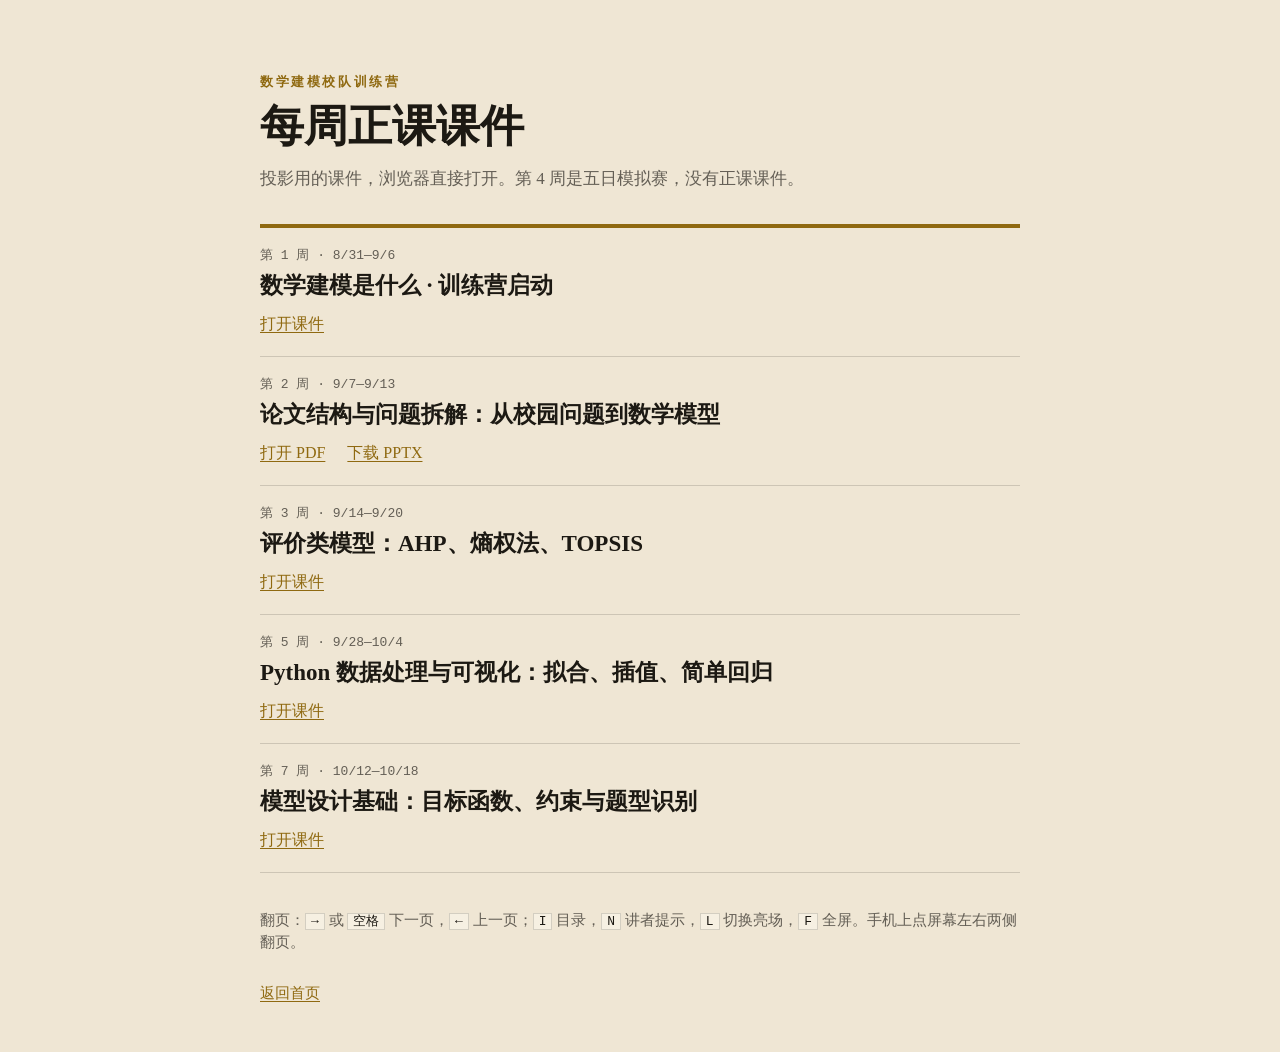
==== slides/index.html @ 11f06908 "A1c：新增训练营课件栏目 /slides/ 第 1、3、5、7 周的 HTML 投影课件，第 2 周课件的 PDF（在线看）与 PPTX（下载）， 目录页 /slides/。发布副本里 Google" ====
<!DOCTYPE html>
<html lang="zh-Hans">
<head>
  <meta charset="UTF-8" />
  <meta name="viewport" content="width=device-width, initial-scale=1" />
  <title>训练营课件 · 数学建模</title>
  <meta name="description" content="数学建模校队训练营每周正课的投影课件，浏览器打开即可。" />
  <style>
    :root {
      --bg: #16140f;
      --surface: #211e16;
      --chalk: #f3ead8;
      --yellow: #e6b84d;
      --line: color-mix(in srgb, var(--chalk) 14%, transparent);
      --mute: color-mix(in srgb, var(--chalk) 62%, transparent);
      --serif: "Songti SC", "STSong", "Noto Serif SC", "Source Han Serif SC", "SimSun", serif;
      --mono: ui-monospace, "SF Mono", Menlo, Consolas, monospace;
      color-scheme: dark;
    }
    @media (prefers-color-scheme: light) {
      :root {
        --bg: #efe6d4;
        --surface: #f6f0e2;
        --chalk: #1c1913;
        --yellow: #8f6910;
        --line: color-mix(in srgb, var(--chalk) 16%, transparent);
        --mute: color-mix(in srgb, var(--chalk) 66%, transparent);
        color-scheme: light;
      }
    }
    * { box-sizing: border-box; }
    html, body { margin: 0; }
    body {
      background: var(--bg);
      color: var(--chalk);
      font-family: var(--serif);
      line-height: 1.5;
      padding: clamp(28px, 7vw, 72px) clamp(16px, 6vw, 64px) 48px;
    }
    main { max-width: 760px; margin: 0 auto; }
    .eyebrow {
      margin: 0 0 10px;
      font-size: 13px;
      letter-spacing: 0.2em;
      color: var(--yellow);
      font-weight: 600;
    }
    h1 {
      margin: 0 0 14px;
      font-size: clamp(28px, 6vw, 44px);
      line-height: 1.15;
      font-weight: 600;
    }
    .lede { margin: 0 0 32px; font-size: 17px; color: var(--mute); }
    ol { list-style: none; margin: 0; padding: 0; border-top: 4px solid var(--yellow); }
    li { border-bottom: 1px solid var(--line); padding: 18px 0 20px; }
    .meta {
      display: block;
      font-family: var(--mono);
      font-size: 13px;
      color: var(--mute);
      margin-bottom: 4px;
    }
    .title { display: block; font-size: clamp(19px, 3.6vw, 23px); font-weight: 600; margin-bottom: 8px; }
    a { color: var(--yellow); text-underline-offset: 3px; }
    a:focus-visible { outline: 2px solid var(--yellow); outline-offset: 3px; }
    .links { display: flex; flex-wrap: wrap; gap: 6px 22px; font-size: 16px; }
    .keys { margin: 36px 0 0; font-size: 15px; color: var(--mute); }
    kbd {
      font-family: var(--mono);
      font-size: 13px;
      border: 1px solid var(--line);
      padding: 0 5px;
      background: var(--surface);
      color: var(--chalk);
    }
    footer { margin-top: 28px; font-size: 15px; }
  </style>
</head>
<body>
  <main>
    <p class="eyebrow">数学建模校队训练营</p>
    <h1>每周正课课件</h1>
    <p class="lede">投影用的课件，浏览器直接打开。第 4 周是五日模拟赛，没有正课课件。</p>

    <ol>
      <li>
        <span class="meta">第 1 周 · 8/31—9/6</span>
        <span class="title">数学建模是什么 · 训练营启动</span>
        <span class="links"><a href="week1.html">打开课件</a></span>
      </li>
      <li>
        <span class="meta">第 2 周 · 9/7—9/13</span>
        <span class="title">论文结构与问题拆解：从校园问题到数学模型</span>
        <span class="links"><a href="week2.pdf">打开 PDF</a><a href="week2.pptx" download>下载 PPTX</a></span>
      </li>
      <li>
        <span class="meta">第 3 周 · 9/14—9/20</span>
        <span class="title">评价类模型：AHP、熵权法、TOPSIS</span>
        <span class="links"><a href="week3.html">打开课件</a></span>
      </li>
      <li>
        <span class="meta">第 5 周 · 9/28—10/4</span>
        <span class="title">Python 数据处理与可视化：拟合、插值、简单回归</span>
        <span class="links"><a href="week5.html">打开课件</a></span>
      </li>
      <li>
        <span class="meta">第 7 周 · 10/12—10/18</span>
        <span class="title">模型设计基础：目标函数、约束与题型识别</span>
        <span class="links"><a href="week7.html">打开课件</a></span>
      </li>
    </ol>

    <p class="keys">翻页：<kbd>→</kbd> 或 <kbd>空格</kbd> 下一页，<kbd>←</kbd> 上一页；<kbd>I</kbd> 目录，<kbd>N</kbd> 讲者提示，<kbd>L</kbd> 切换亮场，<kbd>F</kbd> 全屏。手机上点屏幕左右两侧翻页。</p>
    <footer><a href="/">返回首页</a></footer>
  </main>
</body>
</html>
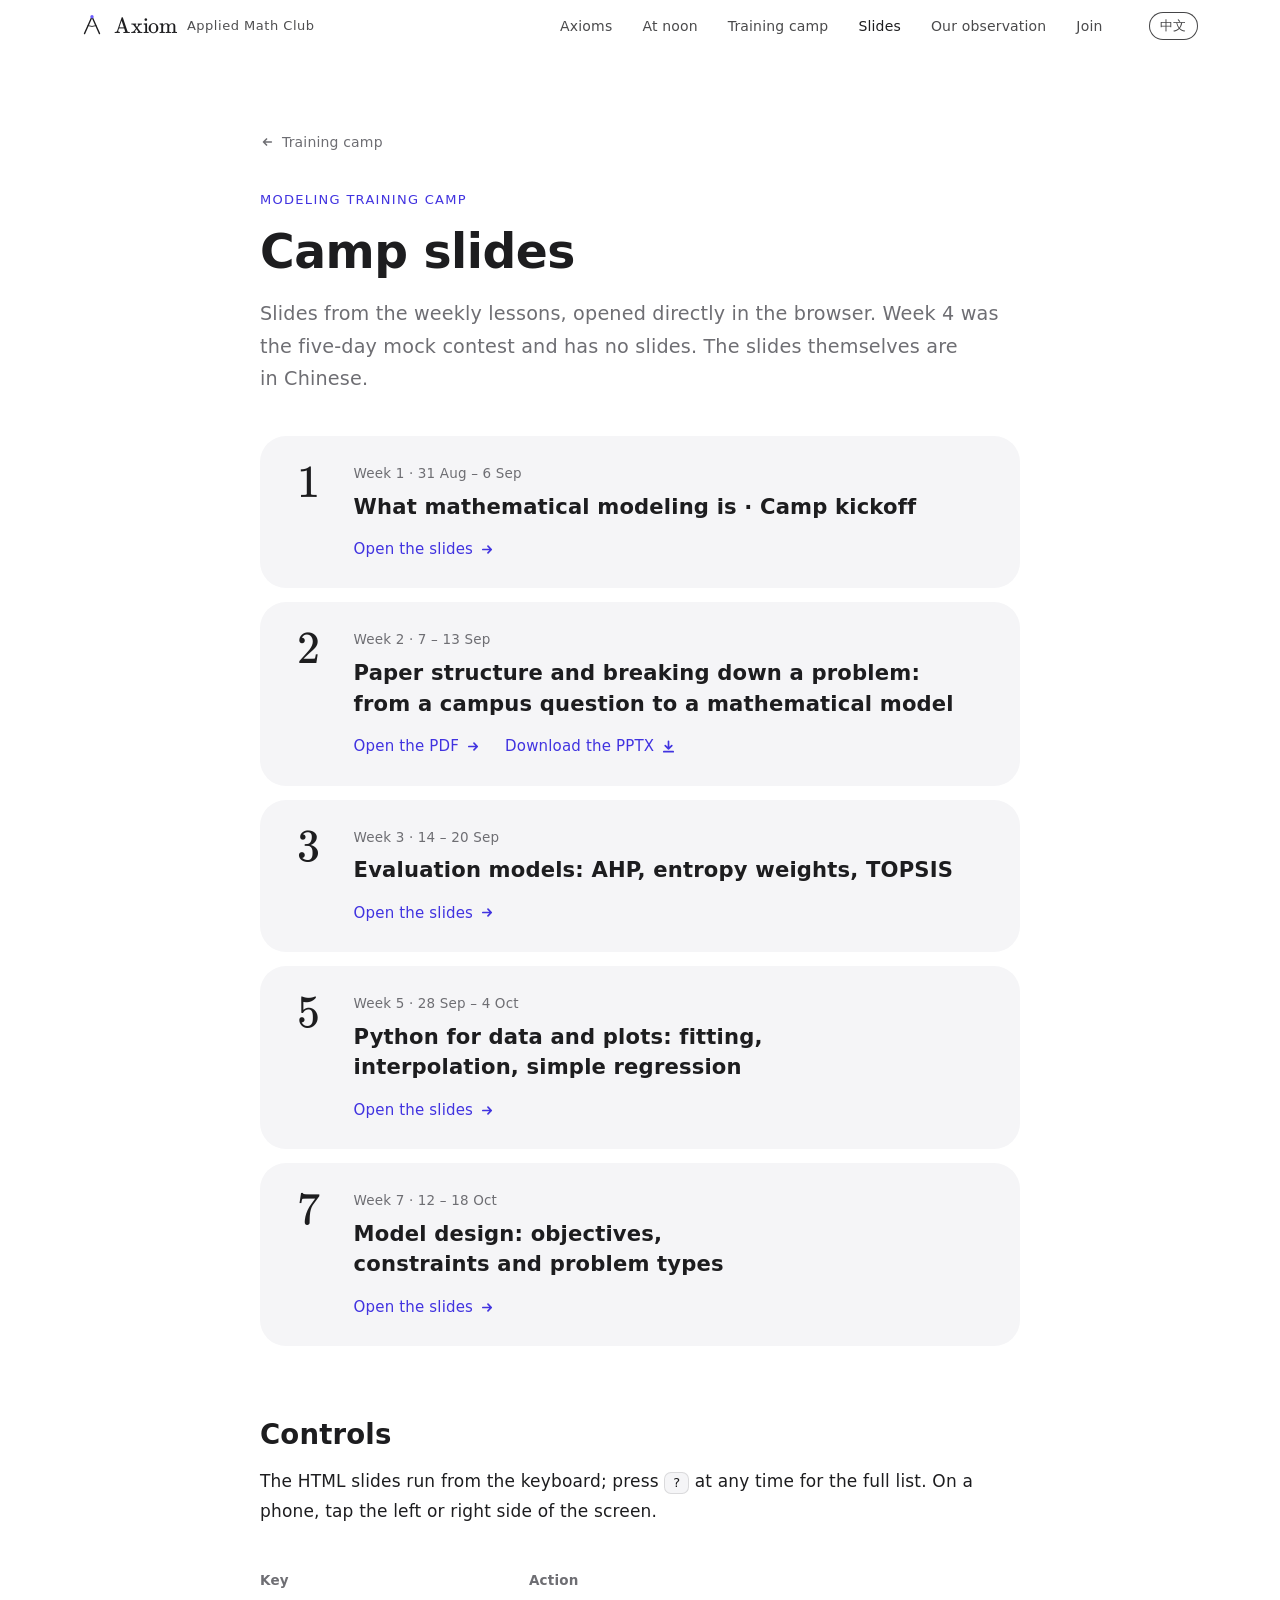
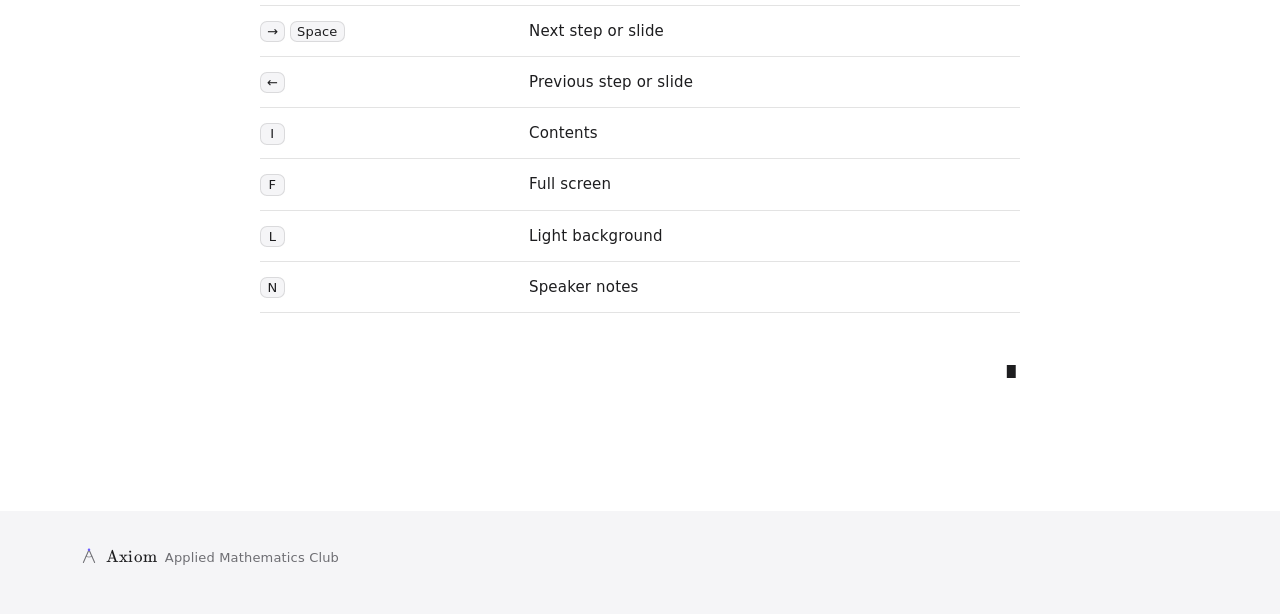
==== commit 10da4cf2: "A1d：主页加课件入口，课件目录页改用主站样式，全站文案统一 - 导航加「课件」（六个页面），训练营一节加「查看各周课件」按钮，nes modeling 加链接 - /slides/ 改用 site." ====
--- a/slides/index.html
+++ b/slides/index.html
@@ -1,118 +1,143 @@
-<!DOCTYPE html>
-<html lang="zh-Hans">
+<!doctype html>
+<html lang="zh-Hans" data-lang="zh" data-title-zh="训练营课件 · Axiom 应用数学社" data-title-en="Camp slides · Axiom Applied Mathematics Club">
 <head>
-  <meta charset="UTF-8" />
-  <meta name="viewport" content="width=device-width, initial-scale=1" />
-  <title>训练营课件 · 数学建模</title>
-  <meta name="description" content="数学建模校队训练营每周正课的投影课件，浏览器打开即可。" />
-  <style>
-    :root {
-      --bg: #16140f;
-      --surface: #211e16;
-      --chalk: #f3ead8;
-      --yellow: #e6b84d;
-      --line: color-mix(in srgb, var(--chalk) 14%, transparent);
-      --mute: color-mix(in srgb, var(--chalk) 62%, transparent);
-      --serif: "Songti SC", "STSong", "Noto Serif SC", "Source Han Serif SC", "SimSun", serif;
-      --mono: ui-monospace, "SF Mono", Menlo, Consolas, monospace;
-      color-scheme: dark;
-    }
-    @media (prefers-color-scheme: light) {
-      :root {
-        --bg: #efe6d4;
-        --surface: #f6f0e2;
-        --chalk: #1c1913;
-        --yellow: #8f6910;
-        --line: color-mix(in srgb, var(--chalk) 16%, transparent);
-        --mute: color-mix(in srgb, var(--chalk) 66%, transparent);
-        color-scheme: light;
-      }
-    }
-    * { box-sizing: border-box; }
-    html, body { margin: 0; }
-    body {
-      background: var(--bg);
-      color: var(--chalk);
-      font-family: var(--serif);
-      line-height: 1.5;
-      padding: clamp(28px, 7vw, 72px) clamp(16px, 6vw, 64px) 48px;
-    }
-    main { max-width: 760px; margin: 0 auto; }
-    .eyebrow {
-      margin: 0 0 10px;
-      font-size: 13px;
-      letter-spacing: 0.2em;
-      color: var(--yellow);
-      font-weight: 600;
-    }
-    h1 {
-      margin: 0 0 14px;
-      font-size: clamp(28px, 6vw, 44px);
-      line-height: 1.15;
-      font-weight: 600;
-    }
-    .lede { margin: 0 0 32px; font-size: 17px; color: var(--mute); }
-    ol { list-style: none; margin: 0; padding: 0; border-top: 4px solid var(--yellow); }
-    li { border-bottom: 1px solid var(--line); padding: 18px 0 20px; }
-    .meta {
-      display: block;
-      font-family: var(--mono);
-      font-size: 13px;
-      color: var(--mute);
-      margin-bottom: 4px;
-    }
-    .title { display: block; font-size: clamp(19px, 3.6vw, 23px); font-weight: 600; margin-bottom: 8px; }
-    a { color: var(--yellow); text-underline-offset: 3px; }
-    a:focus-visible { outline: 2px solid var(--yellow); outline-offset: 3px; }
-    .links { display: flex; flex-wrap: wrap; gap: 6px 22px; font-size: 16px; }
-    .keys { margin: 36px 0 0; font-size: 15px; color: var(--mute); }
-    kbd {
-      font-family: var(--mono);
-      font-size: 13px;
-      border: 1px solid var(--line);
-      padding: 0 5px;
-      background: var(--surface);
-      color: var(--chalk);
-    }
-    footer { margin-top: 28px; font-size: 15px; }
-  </style>
+<meta charset="utf-8">
+<meta name="viewport" content="width=device-width, initial-scale=1, viewport-fit=cover">
+<title>训练营课件 · Axiom 应用数学社</title>
+<meta name="description" content="数学建模训练营每周正课的课件，在浏览器里直接打开。">
+<meta name="theme-color" content="#ffffff">
+<meta property="og:title" content="训练营课件 · Axiom 应用数学社">
+<meta property="og:description" content="数学建模训练营每周正课的课件，在浏览器里直接打开。">
+<link rel="icon" href="../assets/img/favicon.svg" type="image/svg+xml">
+<link rel="apple-touch-icon" href="../assets/img/apple-touch-icon.png">
+<link rel="preload" href="../assets/fonts/KaTeX_Main-Regular.woff2" as="font" type="font/woff2" crossorigin>
+<script>
+  (function () {
+    var d = document.documentElement, saved = null;
+    d.classList.add("js");
+    try { saved = localStorage.getItem("axiom-lang"); } catch (e) {}
+    var lang = saved === "zh" || saved === "en" ? saved : ((navigator.language || "zh").toLowerCase().indexOf("zh") === 0 ? "zh" : "en");
+    d.setAttribute("data-lang", lang);
+    d.lang = lang === "zh" ? "zh-Hans" : "en";
+    document.title = d.getAttribute("data-title-" + lang);
+  })();
+</script>
+<link rel="stylesheet" href="../assets/css/site.css">
+<script src="../assets/js/site.js" defer></script>
 </head>
 <body>
-  <main>
-    <p class="eyebrow">数学建模校队训练营</p>
-    <h1>每周正课课件</h1>
-    <p class="lede">投影用的课件，浏览器直接打开。第 4 周是五日模拟赛，没有正课课件。</p>
+<a class="skip" href="#main"><span data-l="zh">跳到正文</span><span data-l="en" lang="en">Skip to content</span></a>
 
-    <ol>
-      <li>
-        <span class="meta">第 1 周 · 8/31—9/6</span>
-        <span class="title">数学建模是什么 · 训练营启动</span>
-        <span class="links"><a href="week1.html">打开课件</a></span>
+<header class="nav" data-tone="light">
+  <div class="wrap">
+    <a class="brand" href="../">
+      <svg class="mark" viewBox="0 0 64 64" aria-hidden="true"><g fill="none" stroke="currentColor" stroke-linecap="round" stroke-linejoin="round"><path d="M12 55 L32 10 L52 55" stroke-width="3.6"/><path d="M21.44 33.76 A26 26 0 0 0 42.56 33.76" stroke-width="2.4"/></g><circle cx="32" cy="10" r="4.4" fill="#6b5cff"/></svg>
+      <b lang="en">Axiom</b>
+      <span data-l="zh">应用数学社</span><span data-l="en" lang="en">Applied Math Club</span>
+    </a>
+    <nav data-aria-zh="页面导航" data-aria-en="Page navigation" aria-label="页面导航">
+      <ul class="nav-links">
+        <li><a href="../#axiom"><span data-l="zh">公理</span><span data-l="en" lang="en">Axioms</span></a></li>
+        <li><a href="../#noon"><span data-l="zh">午间活动</span><span data-l="en" lang="en">At noon</span></a></li>
+        <li><a href="../#camp"><span data-l="zh">训练营</span><span data-l="en" lang="en">Training camp</span></a></li>
+        <li><a href="./" aria-current="true"><span data-l="zh">课件</span><span data-l="en" lang="en">Slides</span></a></li>
+        <li><a href="../#research"><span data-l="zh">我们的研究</span><span data-l="en" lang="en">Our observation</span></a></li>
+        <li><a href="../#join"><span data-l="zh">加入</span><span data-l="en" lang="en">Join</span></a></li>
+      </ul>
+    </nav>
+    <div class="nav-tools">
+      <button class="lang-btn" type="button" data-lang-toggle data-aria-zh="切换到英文" data-aria-en="Switch to Chinese" aria-label="切换到英文"><span class="pill"><span data-l="zh" lang="en">EN</span><span data-l="en">中文</span></span></button>
+      <button class="menu-btn" type="button" aria-expanded="false" aria-controls="sheet" data-aria-zh="菜单" data-aria-en="Menu" aria-label="菜单"><i></i></button>
+    </div>
+  </div>
+</header>
+<div class="sheet" id="sheet">
+  <ul>
+        <li><a href="../#axiom"><span data-l="zh">公理</span><span data-l="en" lang="en">Axioms</span></a></li>
+        <li><a href="../#noon"><span data-l="zh">午间活动</span><span data-l="en" lang="en">At noon</span></a></li>
+        <li><a href="../#camp"><span data-l="zh">训练营</span><span data-l="en" lang="en">Training camp</span></a></li>
+        <li><a href="./" aria-current="true"><span data-l="zh">课件</span><span data-l="en" lang="en">Slides</span></a></li>
+        <li><a href="../#research"><span data-l="zh">我们的研究</span><span data-l="en" lang="en">Our observation</span></a></li>
+        <li><a href="../#join"><span data-l="zh">加入</span><span data-l="en" lang="en">Join</span></a></li>
+  </ul>
+</div>
+
+<main id="main" class="page">
+  <article class="article">
+    <a class="back" href="../#camp"><svg viewBox="0 0 16 16" fill="none" stroke="currentColor" stroke-width="1.8" aria-hidden="true"><path d="M13 8H4M7.5 4.5 4 8l3.5 3.5" stroke-linecap="round" stroke-linejoin="round"/></svg><span data-l="zh">训练营</span><span data-l="en" lang="en">Training camp</span></a>
+
+    <p class="eyebrow"><span data-l="zh">数学建模训练营</span><span data-l="en" lang="en">Modeling training camp</span></p>
+    <h1 class="h1"><span data-l="zh">训练营课件</span><span data-l="en" lang="en">Camp slides</span></h1>
+    <p class="dek"><span data-l="zh">每周正课用的课件，在浏览器里直接打开。第 4 周是五天模拟赛，没有课件。</span><span data-l="en" lang="en">Slides from the weekly lessons, opened directly in the browser. Week 4 was the five-day mock contest and has no slides. The slides themselves are in Chinese.</span></p>
+
+    <ol class="decks">
+      <li class="deck">
+        <span class="idx" aria-hidden="true">1</span>
+        <div>
+          <p class="when"><span data-l="zh">第 1 周 · 8 月 31 日至 9 月 6 日</span><span data-l="en" lang="en">Week 1 · 31 Aug – 6 Sep</span></p>
+          <h2><a href="week1.html"><span data-l="zh">数学建模是什么 · 训练营启动</span><span data-l="en" lang="en">What mathematical modeling is · Camp kickoff</span></a></h2>
+          <p class="go"><span class="more"><span data-l="zh">打开课件</span><span data-l="en" lang="en">Open the slides</span><svg viewBox="0 0 16 16" fill="none" stroke="currentColor" stroke-width="1.8" aria-hidden="true"><path d="M3 8h9M8.5 4.5 12 8l-3.5 3.5" stroke-linecap="round" stroke-linejoin="round"/></svg></span></p>
+        </div>
       </li>
-      <li>
-        <span class="meta">第 2 周 · 9/7—9/13</span>
-        <span class="title">论文结构与问题拆解：从校园问题到数学模型</span>
-        <span class="links"><a href="week2.pdf">打开 PDF</a><a href="week2.pptx" download>下载 PPTX</a></span>
+      <li class="deck">
+        <span class="idx" aria-hidden="true">2</span>
+        <div>
+          <p class="when"><span data-l="zh">第 2 周 · 9 月 7 日至 9 月 13 日</span><span data-l="en" lang="en">Week 2 · 7 – 13 Sep</span></p>
+          <h2><a href="week2.pdf"><span data-l="zh">论文结构与问题拆解：从校园问题到数学模型</span><span data-l="en" lang="en">Paper structure and breaking down a problem: from a campus question to a mathematical model</span></a></h2>
+          <p class="go"><span class="more"><span data-l="zh">打开 PDF</span><span data-l="en" lang="en">Open the PDF</span><svg viewBox="0 0 16 16" fill="none" stroke="currentColor" stroke-width="1.8" aria-hidden="true"><path d="M3 8h9M8.5 4.5 12 8l-3.5 3.5" stroke-linecap="round" stroke-linejoin="round"/></svg></span><a href="week2.pptx" download><span data-l="zh">下载 PPTX</span><span data-l="en" lang="en">Download the PPTX</span><svg viewBox="0 0 16 16" fill="none" stroke="currentColor" stroke-width="1.8" aria-hidden="true"><path d="M8 2.5v8M4.5 7 8 10.5 11.5 7M3 13.5h10" stroke-linecap="round" stroke-linejoin="round"/></svg></a></p>
+        </div>
       </li>
-      <li>
-        <span class="meta">第 3 周 · 9/14—9/20</span>
-        <span class="title">评价类模型：AHP、熵权法、TOPSIS</span>
-        <span class="links"><a href="week3.html">打开课件</a></span>
+      <li class="deck">
+        <span class="idx" aria-hidden="true">3</span>
+        <div>
+          <p class="when"><span data-l="zh">第 3 周 · 9 月 14 日至 9 月 20 日</span><span data-l="en" lang="en">Week 3 · 14 – 20 Sep</span></p>
+          <h2><a href="week3.html"><span data-l="zh">评价类模型：AHP、熵权法、TOPSIS</span><span data-l="en" lang="en">Evaluation models: AHP, entropy weights, TOPSIS</span></a></h2>
+          <p class="go"><span class="more"><span data-l="zh">打开课件</span><span data-l="en" lang="en">Open the slides</span><svg viewBox="0 0 16 16" fill="none" stroke="currentColor" stroke-width="1.8" aria-hidden="true"><path d="M3 8h9M8.5 4.5 12 8l-3.5 3.5" stroke-linecap="round" stroke-linejoin="round"/></svg></span></p>
+        </div>
       </li>
-      <li>
-        <span class="meta">第 5 周 · 9/28—10/4</span>
-        <span class="title">Python 数据处理与可视化：拟合、插值、简单回归</span>
-        <span class="links"><a href="week5.html">打开课件</a></span>
+      <li class="deck">
+        <span class="idx" aria-hidden="true">5</span>
+        <div>
+          <p class="when"><span data-l="zh">第 5 周 · 9 月 28 日至 10 月 4 日</span><span data-l="en" lang="en">Week 5 · 28 Sep – 4 Oct</span></p>
+          <h2><a href="week5.html"><span data-l="zh">Python 数据处理与可视化：拟合、插值、简单回归</span><span data-l="en" lang="en">Python for data and plots: fitting, interpolation, simple regression</span></a></h2>
+          <p class="go"><span class="more"><span data-l="zh">打开课件</span><span data-l="en" lang="en">Open the slides</span><svg viewBox="0 0 16 16" fill="none" stroke="currentColor" stroke-width="1.8" aria-hidden="true"><path d="M3 8h9M8.5 4.5 12 8l-3.5 3.5" stroke-linecap="round" stroke-linejoin="round"/></svg></span></p>
+        </div>
       </li>
-      <li>
-        <span class="meta">第 7 周 · 10/12—10/18</span>
-        <span class="title">模型设计基础：目标函数、约束与题型识别</span>
-        <span class="links"><a href="week7.html">打开课件</a></span>
+      <li class="deck">
+        <span class="idx" aria-hidden="true">7</span>
+        <div>
+          <p class="when"><span data-l="zh">第 7 周 · 10 月 12 日至 10 月 18 日</span><span data-l="en" lang="en">Week 7 · 12 – 18 Oct</span></p>
+          <h2><a href="week7.html"><span data-l="zh">模型设计基础：目标函数、约束与题型识别</span><span data-l="en" lang="en">Model design: objectives, constraints and problem types</span></a></h2>
+          <p class="go"><span class="more"><span data-l="zh">打开课件</span><span data-l="en" lang="en">Open the slides</span><svg viewBox="0 0 16 16" fill="none" stroke="currentColor" stroke-width="1.8" aria-hidden="true"><path d="M3 8h9M8.5 4.5 12 8l-3.5 3.5" stroke-linecap="round" stroke-linejoin="round"/></svg></span></p>
+        </div>
       </li>
     </ol>
 
-    <p class="keys">翻页：<kbd>→</kbd> 或 <kbd>空格</kbd> 下一页，<kbd>←</kbd> 上一页；<kbd>I</kbd> 目录，<kbd>N</kbd> 讲者提示，<kbd>L</kbd> 切换亮场，<kbd>F</kbd> 全屏。手机上点屏幕左右两侧翻页。</p>
-    <footer><a href="/">返回首页</a></footer>
-  </main>
+    <h2><span data-l="zh">翻页</span><span data-l="en" lang="en">Controls</span></h2>
+    <p><span data-l="zh">HTML 课件用键盘翻页，按 <kbd>?</kbd> 可以随时查看全部键位。手机上点屏幕左右两侧翻页。</span><span data-l="en" lang="en">The HTML slides run from the keyboard; press <kbd>?</kbd> at any time for the full list. On a phone, tap the left or right side of the screen.</span></p>
+    <table class="tbl">
+      <thead><tr>
+        <th><span data-l="zh">按键</span><span data-l="en" lang="en">Key</span></th>
+        <th><span data-l="zh">作用</span><span data-l="en" lang="en">Action</span></th>
+      </tr></thead>
+      <tbody>
+        <tr><td><kbd>→</kbd> <kbd><span data-l="zh">空格</span><span data-l="en" lang="en">Space</span></kbd></td><td><span data-l="zh">下一步或下一页</span><span data-l="en" lang="en">Next step or slide</span></td></tr>
+        <tr><td><kbd>←</kbd></td><td><span data-l="zh">上一步或上一页</span><span data-l="en" lang="en">Previous step or slide</span></td></tr>
+        <tr><td><kbd>I</kbd></td><td><span data-l="zh">目录</span><span data-l="en" lang="en">Contents</span></td></tr>
+        <tr><td><kbd>F</kbd></td><td><span data-l="zh">全屏</span><span data-l="en" lang="en">Full screen</span></td></tr>
+        <tr><td><kbd>L</kbd></td><td><span data-l="zh">换成浅色底</span><span data-l="en" lang="en">Light background</span></td></tr>
+        <tr><td><kbd>N</kbd></td><td><span data-l="zh">讲者提示</span><span data-l="en" lang="en">Speaker notes</span></td></tr>
+      </tbody>
+    </table>
+
+    <span class="qed-mark" aria-hidden="true">∎</span>
+  </article>
+</main>
+
+<footer class="footer">
+  <div class="wrap">
+    <span><svg class="mark" viewBox="0 0 64 64" aria-hidden="true"><g fill="none" stroke="currentColor" stroke-linecap="round" stroke-linejoin="round"><path d="M12 55 L32 10 L52 55" stroke-width="3.6"/><path d="M21.44 33.76 A26 26 0 0 0 42.56 33.76" stroke-width="2.4"/></g><circle cx="32" cy="10" r="4.4" fill="#6b5cff"/></svg><b lang="en">Axiom</b><span data-l="zh">应用数学社</span><span data-l="en" lang="en">Applied Mathematics Club</span></span>
+  </div>
+</footer>
 </body>
 </html>
--- a/assets/css/site.css
+++ b/assets/css/site.css
@@ -0,0 +1,544 @@
+/* Axiom 应用数学社 · 样式
+   两套字：拉丁与公式用 Computer Modern（KaTeX 字体，LaTeX 的样子），中文用系统字（苹方）。
+   首屏是黑底的混沌，之后是白纸上的秩序。 */
+
+@font-face { font-family: "CM"; src: url("../fonts/KaTeX_Main-Regular.woff2") format("woff2"); font-weight: 400; font-style: normal; font-display: swap; }
+@font-face { font-family: "CM"; src: url("../fonts/KaTeX_Main-Italic.woff2") format("woff2"); font-weight: 400; font-style: italic; font-display: swap; }
+@font-face { font-family: "CM"; src: url("../fonts/KaTeX_Main-Bold.woff2") format("woff2"); font-weight: 700; font-style: normal; font-display: swap; }
+@font-face { font-family: "CM Math"; src: url("../fonts/KaTeX_Math-Italic.woff2") format("woff2"); font-weight: 400; font-style: italic; font-display: swap; }
+
+:root {
+  --paper: #ffffff;
+  --mist: #f5f5f7;
+  --ink: #1d1d1f;
+  --graphite: #6e6e73;
+  --hairline: rgba(29, 29, 31, 0.12);
+  --violet: #5b4bff;
+  --violet-ink: #4133e0;
+  --cyan: #2fd0ff;
+  --sans: -apple-system, BlinkMacSystemFont, "SF Pro Text", "PingFang SC", "Hiragino Sans GB", "Microsoft YaHei", "Noto Sans SC", system-ui, sans-serif;
+  --display: -apple-system, BlinkMacSystemFont, "SF Pro Display", "PingFang SC", "Hiragino Sans GB", "Microsoft YaHei", "Noto Sans SC", system-ui, sans-serif;
+  --cm: "CM", "Latin Modern Roman", "Times New Roman", serif;
+  --cm-math: "CM Math", "CM", "Times New Roman", serif;
+  --gutter: clamp(20px, 5vw, 48px);
+  --nav-h: 52px;
+  --ease-out: cubic-bezier(0.22, 1, 0.36, 1);
+}
+
+*, *::before, *::after { box-sizing: border-box; }
+html { -webkit-text-size-adjust: 100%; text-size-adjust: 100%; scroll-padding-top: calc(var(--nav-h) + 16px); }
+@media (prefers-reduced-motion: no-preference) { html { scroll-behavior: smooth; } }
+body {
+  margin: 0;
+  background: var(--paper);
+  color: var(--ink);
+  font: 400 1.0625rem/1.75 var(--sans);
+  letter-spacing: 0.01em;
+  -webkit-font-smoothing: antialiased;
+  -moz-osx-font-smoothing: grayscale;
+}
+a { color: inherit; }
+svg { max-width: 100%; }
+p { margin: 0 0 1em; }
+.wrap { width: min(1120px, calc(100% - 2 * var(--gutter))); margin-inline: auto; }
+.cm { font-family: var(--cm); letter-spacing: 0; }
+.var { font-family: var(--cm-math); font-style: italic; letter-spacing: 0; }
+:focus-visible { outline: 2px solid var(--violet); outline-offset: 3px; border-radius: 8px; }
+.skip { position: absolute; left: 12px; top: -60px; z-index: 100; background: #fff; color: var(--ink); padding: 8px 14px; border-radius: 10px; text-decoration: none; }
+.skip:focus { top: 12px; }
+
+/* ---------- 导航：半透明材质，内容从下面滚过 ---------- */
+.nav {
+  position: fixed; inset: 0 0 auto; z-index: 50; height: var(--nav-h);
+  display: flex; align-items: center;
+  -webkit-backdrop-filter: saturate(180%) blur(20px);
+  backdrop-filter: saturate(180%) blur(20px);
+  transition: background-color 0.4s ease, color 0.4s ease;
+}
+.nav[data-tone="dark"] { color: #f5f5f7; background: rgba(0, 0, 0, 0.38); }
+.nav[data-tone="light"] { color: var(--ink); background: rgba(255, 255, 255, 0.74); }
+.nav .wrap { display: flex; align-items: center; justify-content: space-between; gap: 24px; }
+.brand { display: inline-flex; align-items: baseline; gap: 10px; text-decoration: none; }
+.brand b { font: 400 22px/1 var(--cm); letter-spacing: -0.01em; }
+.brand span { font-size: 13px; letter-spacing: 0.04em; opacity: 0.78; }
+.nav-links { display: flex; gap: 30px; list-style: none; margin: 0; padding: 0; font-size: 14px; }
+.nav-links a { text-decoration: none; opacity: 0.8; transition: opacity 0.2s ease; }
+.nav-links a:hover, .nav-links a[aria-current="true"] { opacity: 1; }
+.menu-btn {
+  display: none; width: 44px; height: 44px; margin-right: -10px;
+  align-items: center; justify-content: center;
+  background: none; border: 0; color: inherit; cursor: pointer;
+  -webkit-tap-highlight-color: transparent;
+}
+.menu-btn i { position: relative; display: block; width: 18px; height: 1.5px; background: currentColor; transition: transform 0.3s var(--ease-out); }
+.menu-btn i::after { content: ""; position: absolute; left: 0; top: 6px; width: 18px; height: 1.5px; background: currentColor; transition: transform 0.3s var(--ease-out), top 0.3s var(--ease-out); }
+.menu-btn i { top: -3px; }
+.menu-btn[aria-expanded="true"] i { transform: translateY(3px) rotate(45deg); }
+.menu-btn[aria-expanded="true"] i::after { top: 0; transform: rotate(-90deg); }
+.sheet {
+  position: fixed; top: var(--nav-h); left: 0; right: 0; z-index: 49;
+  padding: 8px var(--gutter) 24px;
+  background: rgba(255, 255, 255, 0.86);
+  -webkit-backdrop-filter: saturate(180%) blur(24px);
+  backdrop-filter: saturate(180%) blur(24px);
+  color: var(--ink);
+  transform-origin: top right;
+  opacity: 0; transform: translateY(-8px) scale(0.98);
+  visibility: hidden;
+  transition: opacity 0.25s var(--ease-out), transform 0.35s var(--ease-out), visibility 0s linear 0.35s;
+}
+.sheet.is-open { opacity: 1; transform: none; visibility: visible; transition: opacity 0.25s var(--ease-out), transform 0.35s var(--ease-out), visibility 0s; }
+.sheet ul { list-style: none; margin: 0; padding: 0; }
+.sheet a { display: block; padding: 14px 0; font: 600 1.375rem/1.3 var(--display); text-decoration: none; border-bottom: 1px solid var(--hairline); }
+@media (max-width: 800px) {
+  .nav-links { display: none; }
+  .menu-btn { display: inline-flex; }
+}
+/* 英文导航更长，1000 像素以下也收进菜单 */
+@media (max-width: 1000px) {
+  html[data-lang="en"] .nav-links { display: none; }
+  html[data-lang="en"] .menu-btn { display: inline-flex; }
+}
+
+/* ---------- 按钮：按下即反馈 ---------- */
+.btn {
+  display: inline-flex; align-items: center; justify-content: center;
+  min-height: 46px; padding: 0 24px; border-radius: 999px; border: 0;
+  font: 500 16px/1 var(--sans); letter-spacing: 0.02em; text-decoration: none; cursor: pointer;
+  -webkit-tap-highlight-color: transparent; touch-action: manipulation;
+  transition: transform 0.1s ease-out, background-color 0.2s ease, color 0.2s ease, box-shadow 0.2s ease;
+}
+.btn:active { transform: scale(0.97); }
+.btn-light { background: #f5f5f7; color: #000; }
+.btn-light:hover { background: #fff; }
+.btn-line { background: transparent; color: #f5f5f7; box-shadow: inset 0 0 0 1px rgba(245, 245, 247, 0.4); }
+.btn-line:hover { box-shadow: inset 0 0 0 1px rgba(245, 245, 247, 0.8); }
+.btn-ink { background: var(--ink); color: #fff; }
+.btn-ink:hover { background: #000; }
+.textlink { color: var(--violet-ink); text-decoration: none; font-weight: 500; }
+.textlink:hover { text-decoration: underline; text-underline-offset: 3px; }
+
+/* ---------- 首屏：混沌 ---------- */
+.hero {
+  position: relative; overflow: hidden;
+  min-height: 100vh; min-height: 100svh;
+  display: flex; align-items: center;
+  background: #000; color: #f5f5f7;
+  touch-action: pan-y;
+  -webkit-user-select: none; user-select: none; -webkit-touch-callout: none;
+  cursor: crosshair;
+}
+.hero canvas { position: absolute; inset: 0; width: 100%; height: 100%; display: block; }
+.hero::after {
+  content: ""; position: absolute; inset: 0; pointer-events: none;
+  background: linear-gradient(90deg, rgba(0, 0, 0, 0.78) 0%, rgba(0, 0, 0, 0.42) 38%, rgba(0, 0, 0, 0) 64%);
+}
+.hero-copy { position: relative; z-index: 2; padding-block: calc(var(--nav-h) + 40px) 120px; pointer-events: none; }
+.hero-copy a, .hero-copy button { pointer-events: auto; cursor: pointer; }
+.wordmark {
+  margin: 0 0 0.1em -0.045em;
+  font: 400 clamp(5.2rem, 17vw, 13.5rem)/0.92 var(--cm);
+  letter-spacing: -0.025em;
+}
+.tagline { margin: 0 0 12px; font: 600 clamp(1.5rem, 3.1vw, 2.35rem)/1.3 var(--display); letter-spacing: 0.01em; }
+.lead { max-width: 27em; margin: 0 0 30px; font-size: clamp(1rem, 1.5vw, 1.1875rem); line-height: 1.75; color: rgba(245, 245, 247, 0.7); }
+.hero-actions { display: flex; flex-wrap: wrap; gap: 12px; }
+.hero-foot {
+  position: absolute; left: 0; right: 0; bottom: 22px; z-index: 2;
+  display: flex; justify-content: space-between; align-items: flex-end; gap: 24px;
+  font-size: 13px; line-height: 1.6; color: rgba(245, 245, 247, 0.58);
+}
+.eqs { margin: 0; font: 400 15px/1.5 var(--cm); color: rgba(245, 245, 247, 0.75); white-space: nowrap; }
+.eqs .var { font-size: 1.04em; }
+.eq-note { max-width: 24em; margin: 6px 0 0; }
+.hint {
+  display: inline-flex; align-items: center; gap: 10px; flex-shrink: 0;
+  min-height: 44px; padding: 0 16px 0 12px; border-radius: 999px; border: 0;
+  background: rgba(255, 255, 255, 0.08); color: rgba(245, 245, 247, 0.85);
+  font: 400 13px/1 var(--sans); letter-spacing: 0.03em; cursor: pointer;
+  -webkit-backdrop-filter: blur(12px); backdrop-filter: blur(12px);
+  transition: transform 0.1s ease-out, background-color 0.2s ease;
+}
+.hint:active { transform: scale(0.97); }
+.hint:hover { background: rgba(255, 255, 255, 0.14); }
+.hint .dot { width: 9px; height: 9px; border-radius: 50%; box-shadow: 0 0 0 1.5px currentColor; transition: background-color 0.2s ease; }
+.hint[aria-pressed="true"] .dot { background: currentColor; }
+.js .hero [data-in] { opacity: 0; transform: translateY(14px); }
+.hero [data-in] { transition: opacity 1s var(--ease-out), transform 1s var(--ease-out); transition-delay: calc(var(--i, 0) * 90ms + 200ms); }
+.is-ready .hero [data-in] { opacity: 1; transform: none; }
+@media (max-width: 800px) {
+  .hero { align-items: flex-end; }
+  .hero::after { background: linear-gradient(0deg, rgba(0, 0, 0, 0.86) 0%, rgba(0, 0, 0, 0.55) 42%, rgba(0, 0, 0, 0) 70%); }
+  .hero-copy { padding-bottom: 178px; }
+  .hero-foot { flex-direction: column; align-items: flex-start; gap: 12px; bottom: 18px; }
+  .eq-note { display: none; }
+  .eqs { font-size: 13px; }
+}
+
+/* ---------- 通用段落 ---------- */
+.section { padding-block: clamp(96px, 12vw, 168px); }
+.section.mist { background: var(--mist); }
+.h2 { margin: 0 0 28px; font: 600 clamp(2.1rem, 4.8vw, 3.6rem)/1.15 var(--display); letter-spacing: -0.01em; }
+.h3 { margin: 0 0 12px; font: 600 clamp(1.4rem, 2.4vw, 1.85rem)/1.3 var(--display); }
+.intro { max-width: 34em; font-size: clamp(1.0625rem, 1.5vw, 1.25rem); color: var(--ink); }
+.muted { color: var(--graphite); }
+.note { font-size: 14px; color: var(--graphite); margin-top: 28px; }
+
+/* 定理体例：标题接在正文前面，像 LaTeX 的 amsthm */
+.thm { margin: 0 0 1.4em; }
+.thm-head { font-weight: 600; margin-right: 0.8em; white-space: nowrap; }
+.thm-head .cm { font-weight: 400; }
+
+/* ---------- 公理：定义与证明 ---------- */
+.axiom-grid { display: grid; gap: 56px; }
+@media (min-width: 900px) {
+  .axiom-grid { grid-template-columns: 5fr 7fr; gap: 80px; }
+  .axiom-grid .stick { position: sticky; top: calc(var(--nav-h) + 56px); align-self: start; }
+}
+.definition { font-size: clamp(1.0625rem, 1.5vw, 1.1875rem); }
+.proof-claim { margin: 0 0 20px; }
+.proof { list-style: none; margin: 0; padding: 0; }
+.proof li {
+  display: grid; grid-template-columns: 2.4em 1fr auto; gap: 16px; align-items: baseline;
+  padding: 24px 0; border-top: 1px solid var(--hairline);
+  color: var(--graphite); transition: color 0.4s ease;
+}
+.proof li.is-lit { color: var(--ink); }
+.proof .ln { font: 400 1.3em/1 var(--cm); transition: color 0.4s ease; }
+.proof li.is-now .ln { color: var(--violet); }
+.proof .why { font-size: 13px; color: var(--graphite); white-space: nowrap; }
+.proof .why .cm { font-size: 1.1em; }
+.qed { display: flex; justify-content: flex-end; padding-top: 18px; border-top: 1px solid var(--hairline); font: 400 22px/1 var(--cm); }
+
+.axioms-title { margin: clamp(96px, 11vw, 150px) 0 8px; }
+.axioms { display: grid; margin-top: 36px; border-top: 1px solid var(--hairline); }
+.axiom { padding: 34px 0 36px; border-bottom: 1px solid var(--hairline); }
+.axiom .num { display: block; margin-bottom: 16px; font-size: 14px; color: var(--graphite); }
+.axiom .num .cm { font-size: 1.25em; color: var(--ink); }
+.axiom h4 { margin: 0 0 10px; font: 600 clamp(1.3rem, 2vw, 1.55rem)/1.35 var(--display); }
+.axiom p { margin: 0; color: var(--graphite); }
+@media (min-width: 760px) {
+  .axioms { grid-template-columns: 1fr 1fr; }
+  .axiom:nth-child(odd) { padding-right: 44px; border-right: 1px solid var(--hairline); }
+  .axiom:nth-child(even) { padding-left: 44px; }
+}
+
+/* ---------- 午间活动 ---------- */
+.noon { display: grid; gap: 20px; margin-top: 52px; }
+@media (min-width: 820px) { .noon { grid-template-columns: 1fr 1fr; } }
+.slot { padding: clamp(28px, 4vw, 44px); border-radius: 30px; background: var(--paper); }
+.slot .when { margin: 0; font: 600 clamp(2rem, 4vw, 2.9rem)/1.1 var(--display); letter-spacing: -0.01em; }
+.slot .when .cm { font-weight: 400; }
+.slot h3 { margin: 26px 0 4px; font: 600 1.375rem/1.35 var(--display); }
+.slot h3 .cm { font-weight: 400; font-size: 1.12em; }
+.slot .topic { margin: 0 0 14px; color: var(--violet-ink); font-weight: 500; }
+.slot p:last-child { margin-bottom: 0; }
+
+/* ---------- 训练营：可横向滑动的阶段 ---------- */
+.camp-head { display: grid; gap: 28px; }
+@media (min-width: 900px) { .camp-head { grid-template-columns: 7fr 5fr; align-items: end; } }
+.camp-actions { margin-top: 30px; }
+.roles { display: flex; flex-wrap: wrap; gap: 10px; margin: 0; padding: 0; list-style: none; }
+.roles li { padding: 8px 16px; border-radius: 999px; background: var(--mist); font-size: 15px; }
+.rail-bar { display: flex; justify-content: space-between; align-items: center; gap: 16px; margin-top: 56px; }
+.rail-ctl { display: flex; gap: 10px; }
+.round-btn {
+  width: 44px; height: 44px; border-radius: 50%; border: 0;
+  display: inline-flex; align-items: center; justify-content: center;
+  background: var(--mist); color: var(--ink); cursor: pointer;
+  -webkit-tap-highlight-color: transparent;
+  transition: transform 0.1s ease-out, opacity 0.2s ease, background-color 0.2s ease;
+}
+.round-btn:hover { background: #e8e8ed; }
+.round-btn:active { transform: scale(0.94); }
+.round-btn:disabled { opacity: 0.35; cursor: default; }
+.round-btn svg { width: 18px; height: 18px; }
+.rail {
+  display: grid; grid-auto-flow: column; grid-auto-columns: min(80vw, 330px); gap: 16px;
+  margin-top: 20px; padding: 6px max(var(--gutter), (100% - 1120px) / 2) 28px;
+  overflow-x: auto; overscroll-behavior-x: contain;
+  scroll-snap-type: x mandatory; scroll-padding-inline: max(var(--gutter), (100% - 1120px) / 2);
+  scrollbar-width: none;
+}
+.rail::-webkit-scrollbar { display: none; }
+.phase {
+  scroll-snap-align: start;
+  display: flex; flex-direction: column; min-height: 300px;
+  padding: 30px 28px 32px; border-radius: 26px;
+  background: var(--paper); box-shadow: inset 0 0 0 1px var(--hairline);
+}
+.phase .idx { font: 400 48px/1 var(--cm); }
+.phase .weeks { margin-top: 10px; font-size: 13px; color: var(--graphite); }
+.phase h3 { margin: 26px 0 10px; font: 600 1.25rem/1.4 var(--display); }
+.phase p { margin: 0; font-size: 15px; line-height: 1.7; color: var(--graphite); }
+
+/* ---------- 我们出的题 ---------- */
+.problem { display: grid; gap: 56px; }
+@media (min-width: 980px) { .problem { grid-template-columns: 7fr 5fr; gap: 64px; align-items: start; } }
+.paper-title { margin: 0 0 6px; font: 400 clamp(2rem, 4vw, 2.9rem)/1.1 var(--cm); letter-spacing: -0.01em; }
+.paper-sub { margin: 0 0 24px; font: 600 1.25rem/1.4 var(--display); }
+.tasks { list-style: none; margin: 28px 0 0; padding: 0; }
+.tasks li { display: grid; grid-template-columns: 1.8em 1fr; gap: 12px; padding: 14px 0; border-top: 1px solid var(--hairline); }
+.tasks .n { font: 400 1.2em/1.5 var(--cm); color: var(--graphite); }
+.map { margin: 0; }
+.metro { display: block; width: 100%; height: auto; border-radius: 30px; background: var(--paper); }
+.metro .ml { fill: none; stroke-width: 3.4; stroke-linecap: round; stroke-linejoin: round; transition: opacity 0.25s ease, stroke-width 0.25s var(--ease-out); }
+.metro.has-focus .ml { opacity: 0.14; }
+.metro.has-focus .ml.is-on { opacity: 1; stroke-width: 6; }
+.metro .hit { fill: none; stroke: transparent; stroke-width: 18; stroke-linecap: round; pointer-events: stroke; cursor: pointer; }
+.metro .xfer { fill: #fff; stroke: var(--ink); stroke-width: 1.5; pointer-events: none; }
+.map figcaption { display: flex; justify-content: space-between; align-items: baseline; gap: 16px; margin-top: 14px; font-size: 13px; color: var(--graphite); }
+.line-name { font-size: 15px; font-weight: 600; color: var(--ink); min-width: 6em; }
+
+/* ---------- 加入 ---------- */
+.join { text-align: center; }
+.join .intro { margin-inline: auto; }
+.join .actions { display: flex; justify-content: center; flex-wrap: wrap; gap: 12px; margin-top: 36px; }
+.join .qed-mark { margin-top: clamp(64px, 8vw, 104px); }
+.qed-mark { display: block; margin-top: 22px; font: 400 26px/1 var(--cm); }
+
+.footer { padding-block: 36px 44px; background: var(--mist); font-size: 13px; color: var(--graphite); }
+.footer .wrap { display: flex; flex-wrap: wrap; justify-content: space-between; gap: 12px 32px; }
+.footer b { font: 400 17px/1 var(--cm); color: var(--ink); margin-right: 8px; }
+
+/* ---------- 无障碍与偏好 ---------- */
+@media (prefers-reduced-motion: reduce) {
+  .hero [data-in] { transform: none !important; transition: opacity 0.4s ease; transition-delay: 0s; }
+  .sheet, .sheet.is-open { transform: none; transition: opacity 0.2s ease, visibility 0s; }
+  .btn:active, .hint:active, .round-btn:active { transform: none; }
+}
+@media (prefers-reduced-transparency: reduce) {
+  .nav[data-tone="dark"] { background: #000; }
+  .nav[data-tone="light"], .sheet { background: #fff; }
+  .nav, .sheet, .hint { -webkit-backdrop-filter: none; backdrop-filter: none; }
+}
+@media (prefers-contrast: more) {
+  :root { --graphite: #3a3a3c; --hairline: rgba(29, 29, 31, 0.35); }
+  .lead, .hero-foot { color: rgba(245, 245, 247, 0.92); }
+}
+
+/* ---------- 语言切换：两种语言写在同一处，按 html[data-lang] 显示一种 ---------- */
+html[data-lang="zh"] [data-l="en"], html[data-lang="en"] [data-l="zh"] { display: none !important; }
+.hint[aria-pressed="true"] .off, .hint[aria-pressed="false"] .on { display: none; }
+
+/* ---------- 徽标与导航工具 ---------- */
+.mark { display: inline-block; width: 22px; height: 22px; flex-shrink: 0; overflow: visible; }
+.brand { align-items: center; }
+.brand .mark { width: 24px; height: 24px; margin-top: -3px; }
+.nav .wrap { justify-content: flex-start; }
+.nav nav { margin-left: auto; }
+.nav-tools { display: flex; align-items: center; gap: 2px; margin-left: 20px; }
+.lang-btn {
+  display: inline-flex; align-items: center; justify-content: center;
+  min-width: 44px; height: 44px; padding: 0 2px; border: 0;
+  background: none; color: inherit; cursor: pointer; -webkit-tap-highlight-color: transparent;
+}
+.lang-btn .pill {
+  display: inline-flex; align-items: center; height: 28px; padding: 0 11px; border-radius: 999px;
+  box-shadow: inset 0 0 0 1px currentColor;
+  font: 500 12.5px/1 var(--sans); letter-spacing: 0.06em; opacity: 0.82;
+  transition: transform 0.1s ease-out, opacity 0.2s ease;
+}
+.lang-btn:hover .pill { opacity: 1; }
+.lang-btn:active .pill { transform: scale(0.95); }
+
+/* 图 1：徽标的构造 */
+.emblem { margin: 56px 0 0; }
+.emblem svg { display: block; width: min(200px, 56%); height: auto; color: var(--ink); overflow: visible; }
+.emblem figcaption { margin-top: 18px; max-width: 24em; font-size: 14px; line-height: 1.7; color: var(--graphite); }
+.proof-label { margin: 28px 0 6px; font-weight: 600; }
+.roles-label { margin: 18px 0 12px; font-size: 15px; }
+.rail-note { margin: 0; max-width: 40em; font-size: 15px; }
+.footer .mark { width: 18px; height: 18px; margin-right: 8px; vertical-align: -3px; }
+@media (max-width: 800px) { .rail-bar { flex-direction: column; align-items: flex-start; } }
+@media (prefers-reduced-motion: reduce) { .lang-btn:active .pill { transform: none; } }
+
+/* ---------- 断行：标题均衡，正文不留孤字 ---------- */
+.h2, .h3, .tagline, .paper-title, .axiom h4, .slot .when { text-wrap: balance; }
+.intro, .lead, .definition, .proof li, .axiom p, .slot p, .phase p, .tasks li, .eq-note, figcaption { text-wrap: pretty; }
+.paper-title { font-size: clamp(1.8rem, 3vw, 2.5rem); }
+@media (max-width: 800px) { .map figcaption { flex-direction: column; gap: 6px; } }
+.hint[hidden] { display: none; }
+
+/* ---------- 我们的研究：主页只放索引卡片，正文在各自的分页 ---------- */
+.studies { display: grid; gap: 20px; margin-top: 52px; }
+@media (min-width: 900px) { .studies { grid-template-columns: 1fr 1fr; gap: 24px; } }
+.study {
+  display: block; padding: clamp(22px, 2.6vw, 30px); border-radius: 30px;
+  background: var(--paper); color: inherit; text-decoration: none;
+  transition: transform 0.4s var(--ease-out), box-shadow 0.4s var(--ease-out);
+}
+.study:hover { transform: translateY(-4px); box-shadow: 0 18px 44px rgba(29, 29, 31, 0.1); }
+.study:active { transform: scale(0.988); }
+.study-fig { display: block; margin-bottom: 24px; border-radius: 18px; background: var(--mist); overflow: hidden; }
+.study-fig svg { display: block; width: 100%; height: auto; }
+.study-fig .ln { fill: none; stroke: currentColor; stroke-width: 2.6; stroke-linecap: round; stroke-linejoin: round; color: rgba(29, 29, 31, 0.32); }
+.study-fig .ac { color: var(--violet); }
+.study-fig .dsh { stroke-dasharray: 3 7; stroke-width: 2; }
+.study-fig .dot { fill: var(--paper); stroke: rgba(29, 29, 31, 0.5); stroke-width: 2; }
+.study-fig .pt { fill: rgba(29, 29, 31, 0.28); }
+.study-fig .pt-on { fill: var(--violet); }
+.study-fig text { font-family: var(--cm-math); font-style: italic; font-size: 17px; fill: rgba(29, 29, 31, 0.5); }
+.study-top { display: flex; align-items: baseline; gap: 12px; margin-bottom: 10px; }
+.study .idx { font: 400 15px/1 var(--cm); color: var(--graphite); }
+.study .kw { font-size: 13px; color: var(--violet-ink); }
+.study h3 { margin: 0 0 8px; font: 600 clamp(1.22rem, 1.9vw, 1.5rem)/1.35 var(--display); text-wrap: balance; }
+.study h3 .cm { font-weight: 400; }
+.study p { margin: 0; font-size: 15.5px; line-height: 1.7; color: var(--graphite); text-wrap: pretty; }
+.study .more { display: inline-flex; align-items: center; gap: 7px; margin-top: 18px; font-size: 15px; font-weight: 500; color: var(--violet-ink); }
+.study .more svg { width: 15px; height: 15px; transition: transform 0.3s var(--ease-out); }
+.study:hover .more svg { transform: translateX(4px); }
+@media (prefers-reduced-motion: reduce) {
+  .study:hover { transform: none; }
+  .study:active { transform: none; }
+  .study:hover .more svg { transform: none; }
+}
+
+/* ---------- 分页：一篇文章的排法 ---------- */
+.page { padding-top: calc(var(--nav-h) + clamp(36px, 6vw, 80px)); padding-bottom: clamp(80px, 10vw, 140px); }
+.article { width: min(760px, calc(100% - 2 * var(--gutter))); margin-inline: auto; }
+.back { display: inline-flex; align-items: center; gap: 8px; font-size: 14px; color: var(--graphite); text-decoration: none; }
+.back svg { width: 14px; height: 14px; transition: transform 0.3s var(--ease-out); }
+.back:hover { color: var(--ink); }
+.back:hover svg { transform: translateX(-3px); }
+.eyebrow { margin: 30px 0 14px; font-size: 13px; letter-spacing: 0.1em; text-transform: uppercase; color: var(--violet-ink); }
+.eyebrow .cm { font-size: 1.15em; letter-spacing: 0.06em; }
+.h1 { margin: 0 0 18px; font: 600 clamp(1.95rem, 4.2vw, 2.95rem)/1.16 var(--display); letter-spacing: -0.01em; text-wrap: balance; }
+.h1 .cm { font-weight: 400; letter-spacing: -0.005em; }
+.dek { font-size: clamp(1.0625rem, 1.5vw, 1.2rem); line-height: 1.7; color: var(--graphite); text-wrap: pretty; }
+.tags { display: flex; flex-wrap: wrap; gap: 8px; margin: 26px 0 0; padding: 0; list-style: none; }
+.tags li { padding: 6px 14px; border-radius: 999px; background: var(--mist); font-size: 13.5px; color: var(--graphite); }
+.article h2 { margin: clamp(46px, 6vw, 70px) 0 14px; font: 600 clamp(1.38rem, 2.3vw, 1.72rem)/1.35 var(--display); text-wrap: balance; }
+.article h3 { margin: 30px 0 10px; font: 600 1.125rem/1.45 var(--display); }
+.article p { text-wrap: pretty; }
+.article ul, .article ol { margin: 0 0 1.2em; padding-left: 1.5em; }
+.article li { margin-bottom: 0.45em; text-wrap: pretty; }
+.article figure { margin: 34px 0; }
+.article figcaption { margin-top: 14px; font-size: 14px; line-height: 1.7; color: var(--graphite); text-wrap: pretty; }
+.eq { margin: 26px 0; overflow-x: auto; font: 400 clamp(1.02rem, 1.5vw, 1.16rem)/2 var(--cm); text-align: center; letter-spacing: 0; }
+.eq .var { font-size: 1.05em; }
+.eq .op { padding: 0 0.15em; }
+.frac { display: inline-flex; flex-direction: column; align-items: center; vertical-align: -0.46em; margin: 0 0.2em; line-height: 1.3; }
+.frac > span:first-child { padding: 0 0.35em; border-bottom: 1px solid currentColor; }
+.frac > span:last-child { padding: 0 0.35em; }
+.rad { border-top: 1px solid currentColor; padding: 0 0.14em 0 0.04em; }
+.tbl { width: 100%; margin: 30px 0; border-collapse: collapse; font-size: 15px; }
+.tbl th, .tbl td { padding: 12px 12px 12px 0; text-align: left; vertical-align: top; border-bottom: 1px solid var(--hairline); }
+.tbl th { font-size: 13.5px; font-weight: 600; color: var(--graphite); }
+.tbl .cm { font-size: 1.06em; }
+.callout { margin: 30px 0; padding: 22px 24px; border-radius: 20px; background: var(--mist); font-size: 15.5px; line-height: 1.75; }
+.callout p:last-child { margin-bottom: 0; }
+.article .qed-mark { margin-top: 44px; text-align: right; }
+.also { margin-top: clamp(66px, 8vw, 100px); padding-top: 30px; border-top: 1px solid var(--hairline); }
+.also h2 { margin: 0 0 6px; font: 600 1.125rem/1.45 var(--display); }
+.also ul { list-style: none; margin: 0; padding: 0; }
+.also li { border-bottom: 1px solid var(--hairline); }
+.also a { display: flex; align-items: baseline; gap: 14px; padding: 16px 0; text-decoration: none; }
+.also a:hover .t { color: var(--violet-ink); }
+.also .n { font: 400 14px/1.6 var(--cm); color: var(--graphite); }
+.also .t { font-weight: 500; transition: color 0.2s ease; }
+.article .map { margin: 34px 0; }
+
+/* ---------- 可交互的插图 ---------- */
+.ifig { margin: 38px 0; }
+.ifig-stage { padding: 12px 8px 4px; border-radius: 22px; background: var(--mist); }
+.ifig svg { display: block; width: 100%; height: auto; overflow: visible; touch-action: manipulation; }
+.ifig .axis { fill: none; stroke: rgba(29, 29, 31, 0.28); stroke-width: 1.4; stroke-linecap: round; }
+.ifig .grid { stroke: rgba(29, 29, 31, 0.18); stroke-width: 1; stroke-dasharray: 3 6; }
+.ifig text { font: 400 12px/1 var(--sans); fill: var(--graphite); }
+.ifig text.cm { font-family: var(--cm); font-size: 13px; }
+.ifig .fig-lab { font-size: 12px; fill: var(--graphite); dominant-baseline: hanging; }
+.ifig .hit { fill: transparent; cursor: pointer; }
+.ifig .cand .bar { stroke: rgba(29, 29, 31, 0.22); stroke-width: 1.6; stroke-linecap: round; }
+.ifig .cand .dot { fill: rgba(29, 29, 31, 0.34); transition: fill 0.25s ease; }
+.ifig .cand.is-on .bar { stroke: rgba(91, 75, 255, 0.45); stroke-width: 2.2; }
+.ifig .cand.is-on .dot { fill: var(--violet); }
+.ifig .cand.is-hover .dot { fill: var(--ink); }
+.ifig .cand.is-hover .bar { stroke: var(--ink); }
+.ifig .ideal { stroke: rgba(29, 29, 31, 0.3); stroke-width: 1.6; stroke-dasharray: 2 5; }
+.ifig .part .line { stroke: var(--violet); stroke-width: 2.6; stroke-linecap: round; }
+.ifig .part.is-hover .line { stroke: var(--ink); stroke-width: 3.4; }
+.ifig .plan { fill: none; stroke: rgba(29, 29, 31, 0.24); stroke-width: 2.2; stroke-linejoin: round; transition: stroke 0.3s ease, stroke-width 0.3s ease; }
+.ifig .plan.is-on { stroke: var(--violet); stroke-width: 3.2; }
+.ifig-ctl { display: flex; flex-wrap: wrap; align-items: center; gap: 14px 30px; margin-top: 20px; }
+.ifig-ctl label { display: flex; align-items: center; gap: 12px; font-size: 14px; color: var(--graphite); }
+.ifig-ctl input[type="range"] { -webkit-appearance: none; appearance: none; width: 148px; height: 24px; background: none; cursor: pointer; }
+.ifig-ctl input[type="range"]::-webkit-slider-runnable-track { height: 4px; border-radius: 2px; background: rgba(29, 29, 31, 0.16); }
+.ifig-ctl input[type="range"]::-webkit-slider-thumb { -webkit-appearance: none; width: 20px; height: 20px; margin-top: -8px; border-radius: 50%; background: #fff; box-shadow: 0 1px 4px rgba(0, 0, 0, 0.3); transition: transform 0.12s ease-out; }
+.ifig-ctl input[type="range"]:active::-webkit-slider-thumb { transform: scale(1.12); }
+.ifig-ctl input[type="range"]::-moz-range-track { height: 4px; border-radius: 2px; background: rgba(29, 29, 31, 0.16); }
+.ifig-ctl input[type="range"]::-moz-range-thumb { width: 18px; height: 18px; border: 0; border-radius: 50%; background: #fff; box-shadow: 0 1px 4px rgba(0, 0, 0, 0.3); }
+.ifig-ctl output { min-width: 5.2em; font: 400 14px/1.4 var(--cm); color: var(--ink); }
+.seg { display: inline-flex; padding: 3px; border-radius: 999px; background: rgba(29, 29, 31, 0.07); }
+.seg button { min-height: 34px; padding: 0 15px; border: 0; border-radius: 999px; background: none; color: var(--graphite); font: 500 13.5px/1 var(--sans); cursor: pointer; -webkit-tap-highlight-color: transparent; transition: background-color 0.25s var(--ease-out), color 0.2s ease, transform 0.1s ease-out; }
+.seg button[aria-pressed="true"] { background: #fff; color: var(--ink); box-shadow: 0 1px 3px rgba(0, 0, 0, 0.13); }
+.seg button:active { transform: scale(0.96); }
+.readout { margin: 16px 0 0; min-height: 3em; font-size: 14.5px; line-height: 1.7; color: var(--ink); }
+@media (max-width: 620px) {
+  .ifig-ctl { gap: 12px 20px; }
+  .ifig-ctl input[type="range"] { width: 112px; }
+}
+@media (prefers-reduced-motion: reduce) {
+  .ifig .plan, .ifig .cand .dot, .seg button { transition: none; }
+  .seg button:active { transform: none; }
+}
+
+/* 卡片上的小动作：指过去，图形各自动一下 */
+.study-fig .ac, .study-fig .pt-on { transition: transform 0.55s var(--ease-out); }
+.study[data-k="spec"]:hover .ac { transform: translateX(7px); }
+.study[data-k="heat"]:hover .ac { transform: translateY(-6px); }
+.study[data-k="ab"]:hover .pt-on { transform: translateY(-4px); }
+.study[data-k="metro"]:hover .ac { stroke-dasharray: 36 400; animation: ml-flow 1.9s linear infinite; }
+@keyframes ml-flow { from { stroke-dashoffset: 436; } to { stroke-dashoffset: 0; } }
+@media (prefers-reduced-motion: reduce) {
+  .study-fig .ac, .study-fig .pt-on { transition: none; }
+  .study[data-k="spec"]:hover .ac, .study[data-k="heat"]:hover .ac, .study[data-k="ab"]:hover .pt-on { transform: none; }
+  .study[data-k="metro"]:hover .ac { stroke-dasharray: none; animation: none; }
+}
+
+/* 训练营：课堂照片 */
+.camp-photo { margin-block: clamp(48px, 6vw, 72px) 0; }
+.camp-photo img { display: block; width: 100%; height: auto; border-radius: 30px; background: var(--mist); }
+.camp-photo figcaption { margin-top: 14px; font-size: 14px; line-height: 1.7; color: var(--graphite); }
+@media (max-width: 620px) { .camp-photo img { border-radius: 20px; } }
+
+/* 窄屏英文模式下，页眉不折行 */
+.brand span, .lang-btn .pill { white-space: nowrap; }
+@media (max-width: 440px) { html[data-lang="en"] .brand span[data-l="en"] { display: none !important; } }
+@media (max-width: 360px) { .brand span { display: none !important; } }
+
+/* ---------- 课件页：每周一张卡片，整张可点 ---------- */
+.article .decks { display: grid; gap: 14px; margin: 40px 0 0; padding: 0; list-style: none; }
+.article .deck {
+  position: relative; display: grid; grid-template-columns: 3.6rem 1fr; gap: 0 16px;
+  margin: 0; padding: 24px 28px 26px 20px; border-radius: 26px; background: var(--mist);
+  transition: transform 0.4s var(--ease-out), box-shadow 0.4s var(--ease-out);
+}
+.deck:hover { transform: translateY(-3px); box-shadow: 0 16px 40px rgba(29, 29, 31, 0.09); }
+.deck:active { transform: scale(0.99); }
+.deck .idx { font: 400 46px/1 var(--cm); text-align: center; }
+.deck .when { margin: 2px 0 6px; font-size: 13.5px; color: var(--graphite); }
+.article .deck h2 { margin: 0; font: 600 clamp(1.12rem, 1.9vw, 1.32rem)/1.45 var(--display); text-wrap: balance; }
+.deck h2 a { color: inherit; text-decoration: none; }
+.deck h2 a::after { content: ""; position: absolute; inset: 0; border-radius: inherit; }
+.deck h2 a:focus-visible { outline: none; }
+.deck h2 a:focus-visible::after { outline: 2px solid var(--violet); outline-offset: 3px; }
+.deck .go { display: flex; flex-wrap: wrap; gap: 6px 24px; margin: 14px 0 0; font-size: 15px; font-weight: 500; color: var(--violet-ink); }
+.deck .go > * { display: inline-flex; align-items: center; gap: 7px; }
+.deck .go a { position: relative; z-index: 1; color: inherit; text-decoration: none; }
+.deck .go a:hover { text-decoration: underline; text-underline-offset: 3px; }
+.deck .go svg { width: 15px; height: 15px; transition: transform 0.3s var(--ease-out); }
+.deck:hover .more svg { transform: translateX(4px); }
+.article kbd {
+  display: inline-block; min-width: 1.9em; padding: 3px 7px; border-radius: 7px;
+  background: var(--mist); box-shadow: inset 0 0 0 1px var(--hairline);
+  font: 500 13px/1.2 var(--sans); text-align: center; color: var(--ink);
+}
+@media (max-width: 620px) {
+  .article .deck { grid-template-columns: 2.4rem 1fr; gap: 0 12px; padding: 20px 20px 22px 12px; border-radius: 20px; }
+  .deck .idx { font-size: 34px; }
+}
+@media (prefers-reduced-motion: reduce) {
+  .deck:hover, .deck:active { transform: none; }
+  .deck:hover .more svg { transform: none; }
+}
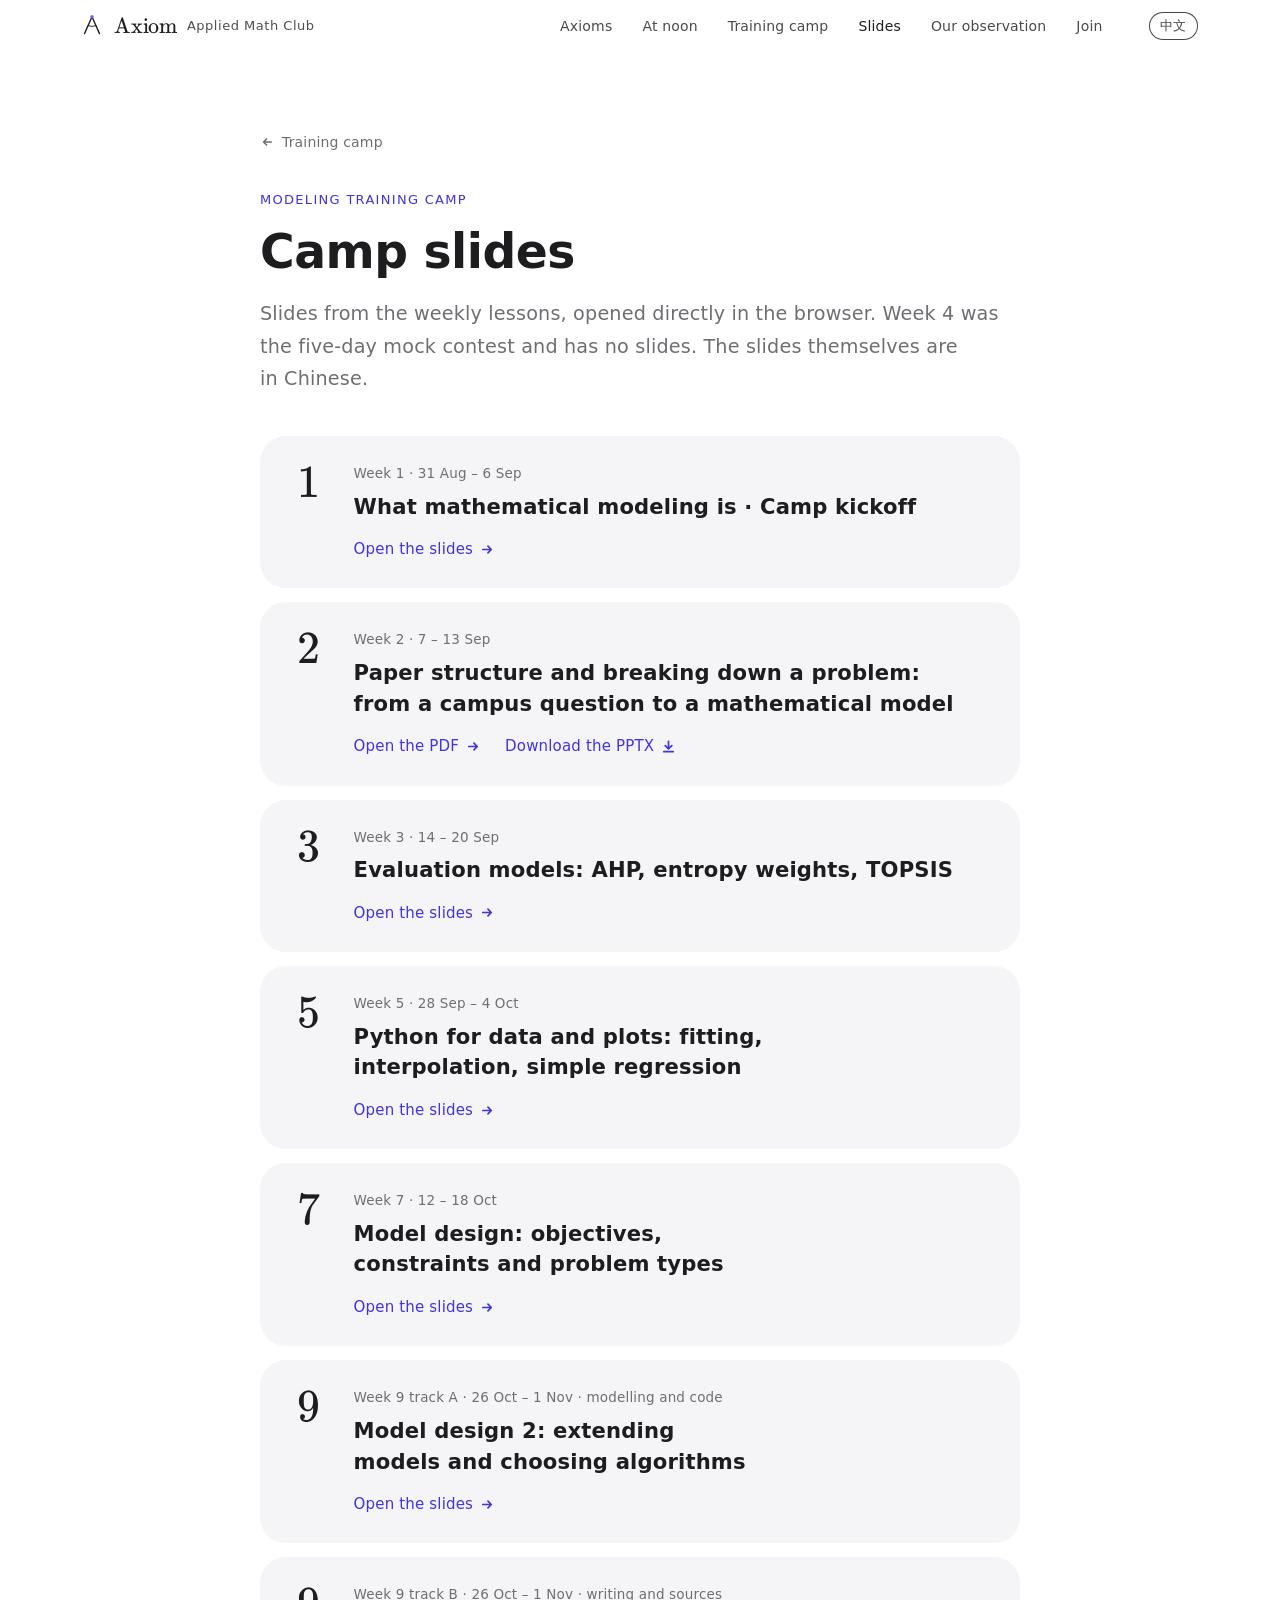
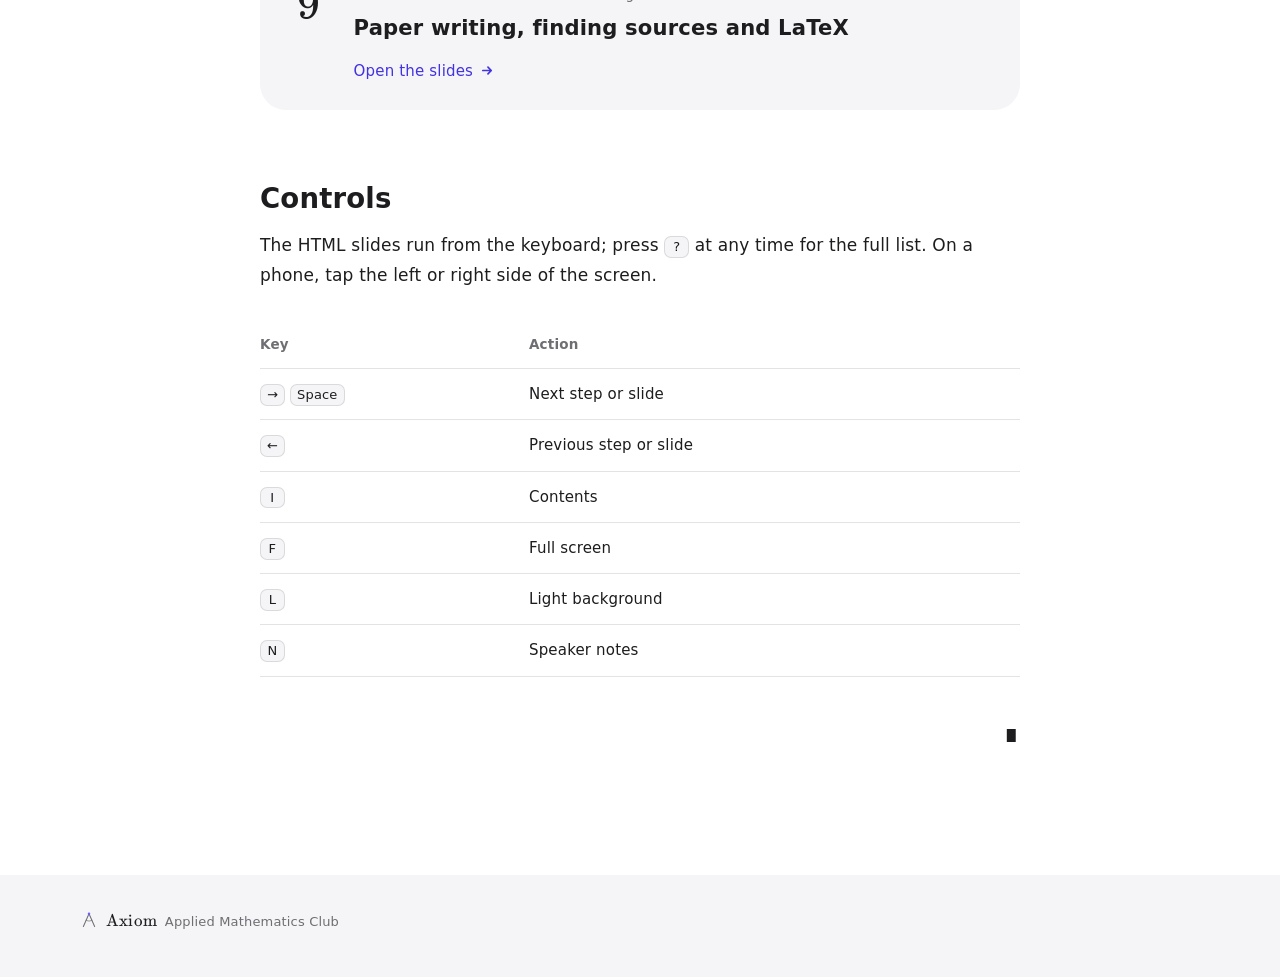
==== commit e1987eeb: "A1d1：课件栏目加第 9 周两路课件" ====
--- a/slides/index.html
+++ b/slides/index.html
@@ -111,6 +111,22 @@
           <p class="go"><span class="more"><span data-l="zh">打开课件</span><span data-l="en" lang="en">Open the slides</span><svg viewBox="0 0 16 16" fill="none" stroke="currentColor" stroke-width="1.8" aria-hidden="true"><path d="M3 8h9M8.5 4.5 12 8l-3.5 3.5" stroke-linecap="round" stroke-linejoin="round"/></svg></span></p>
         </div>
       </li>
+      <li class="deck">
+        <span class="idx" aria-hidden="true">9</span>
+        <div>
+          <p class="when"><span data-l="zh">第 9 周 A 路 · 10 月 26 日至 11 月 1 日 · 模型与代码</span><span data-l="en" lang="en">Week 9 track A · 26 Oct – 1 Nov · modelling and code</span></p>
+          <h2><a href="week9a.html"><span data-l="zh">模型设计基础 2：模型扩展与算法设计</span><span data-l="en" lang="en">Model design 2: extending models and choosing algorithms</span></a></h2>
+          <p class="go"><span class="more"><span data-l="zh">打开课件</span><span data-l="en" lang="en">Open the slides</span><svg viewBox="0 0 16 16" fill="none" stroke="currentColor" stroke-width="1.8" aria-hidden="true"><path d="M3 8h9M8.5 4.5 12 8l-3.5 3.5" stroke-linecap="round" stroke-linejoin="round"/></svg></span></p>
+        </div>
+      </li>
+      <li class="deck">
+        <span class="idx" aria-hidden="true">9</span>
+        <div>
+          <p class="when"><span data-l="zh">第 9 周 B 路 · 10 月 26 日至 11 月 1 日 · 论文与文献</span><span data-l="en" lang="en">Week 9 track B · 26 Oct – 1 Nov · writing and sources</span></p>
+          <h2><a href="week9b.html"><span data-l="zh">论文写作、资料查找与 LaTeX</span><span data-l="en" lang="en">Paper writing, finding sources and LaTeX</span></a></h2>
+          <p class="go"><span class="more"><span data-l="zh">打开课件</span><span data-l="en" lang="en">Open the slides</span><svg viewBox="0 0 16 16" fill="none" stroke="currentColor" stroke-width="1.8" aria-hidden="true"><path d="M3 8h9M8.5 4.5 12 8l-3.5 3.5" stroke-linecap="round" stroke-linejoin="round"/></svg></span></p>
+        </div>
+      </li>
     </ol>
 
     <h2><span data-l="zh">翻页</span><span data-l="en" lang="en">Controls</span></h2>
